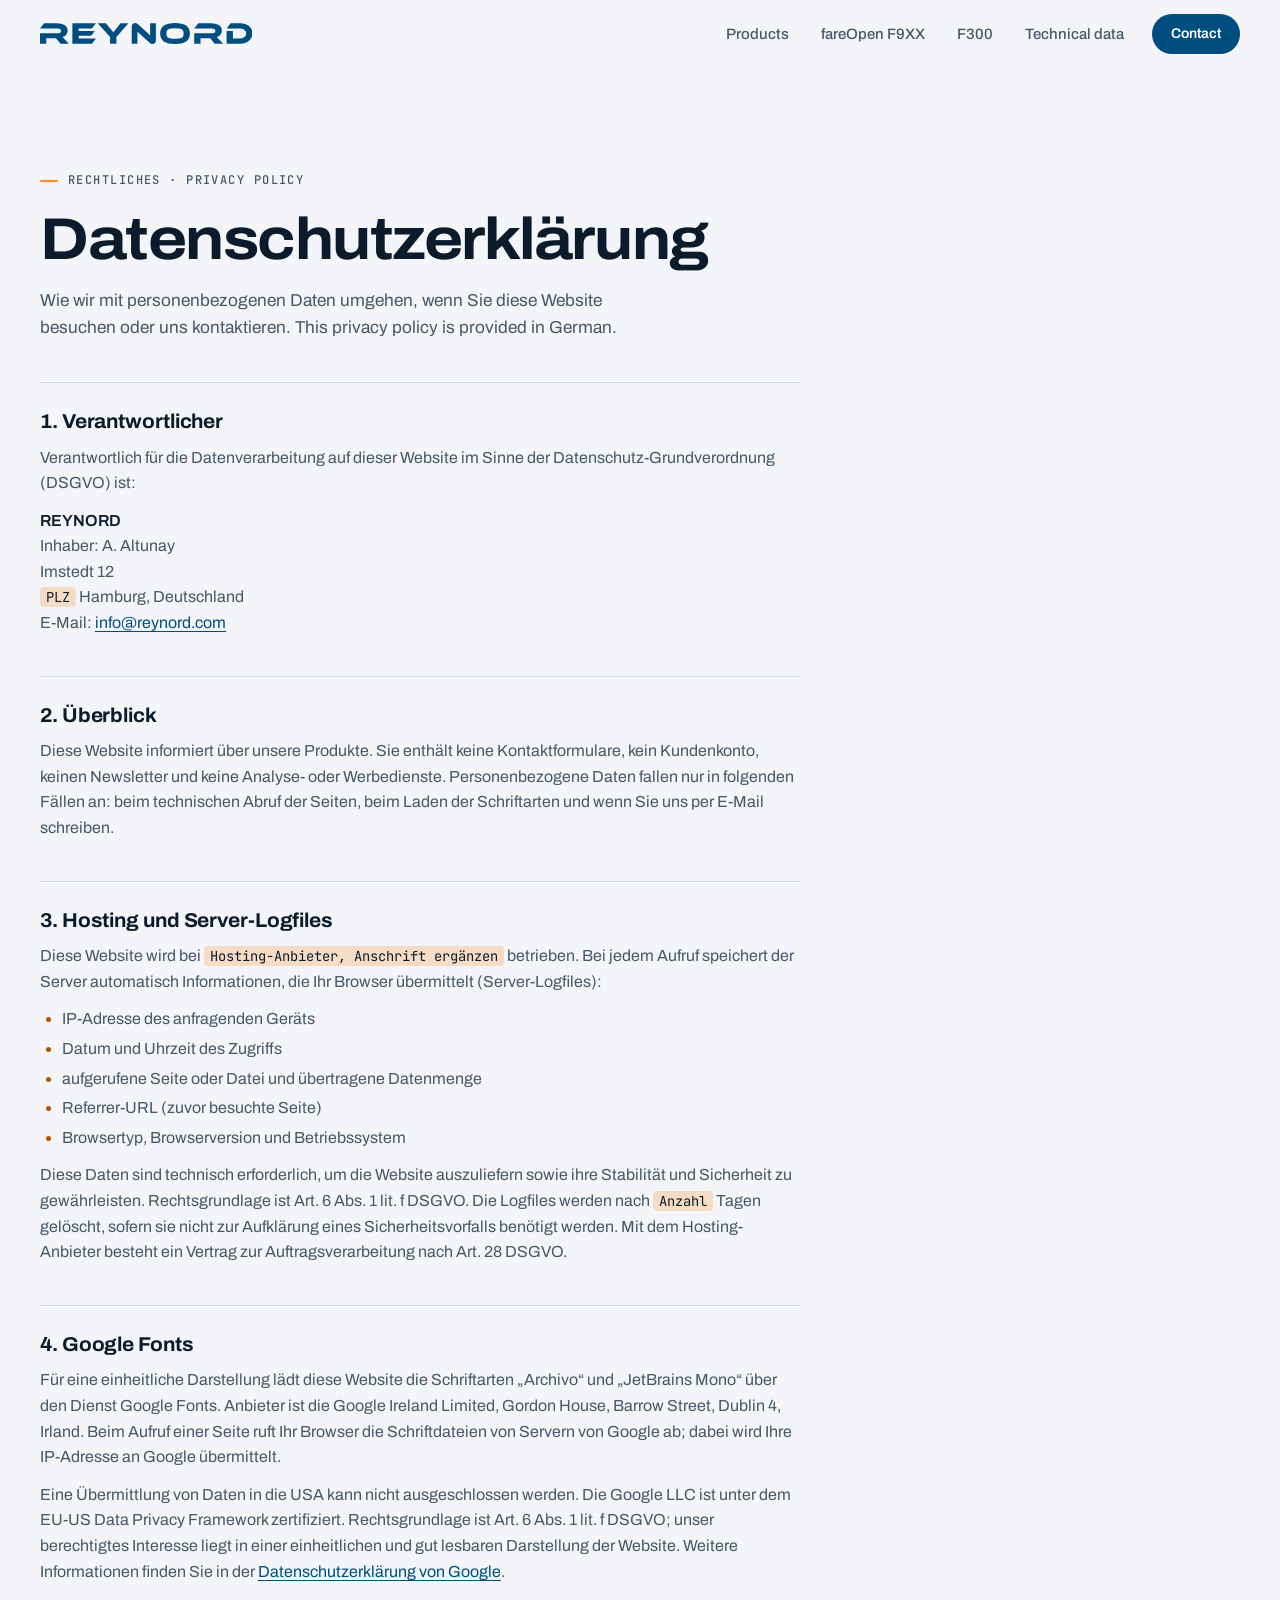
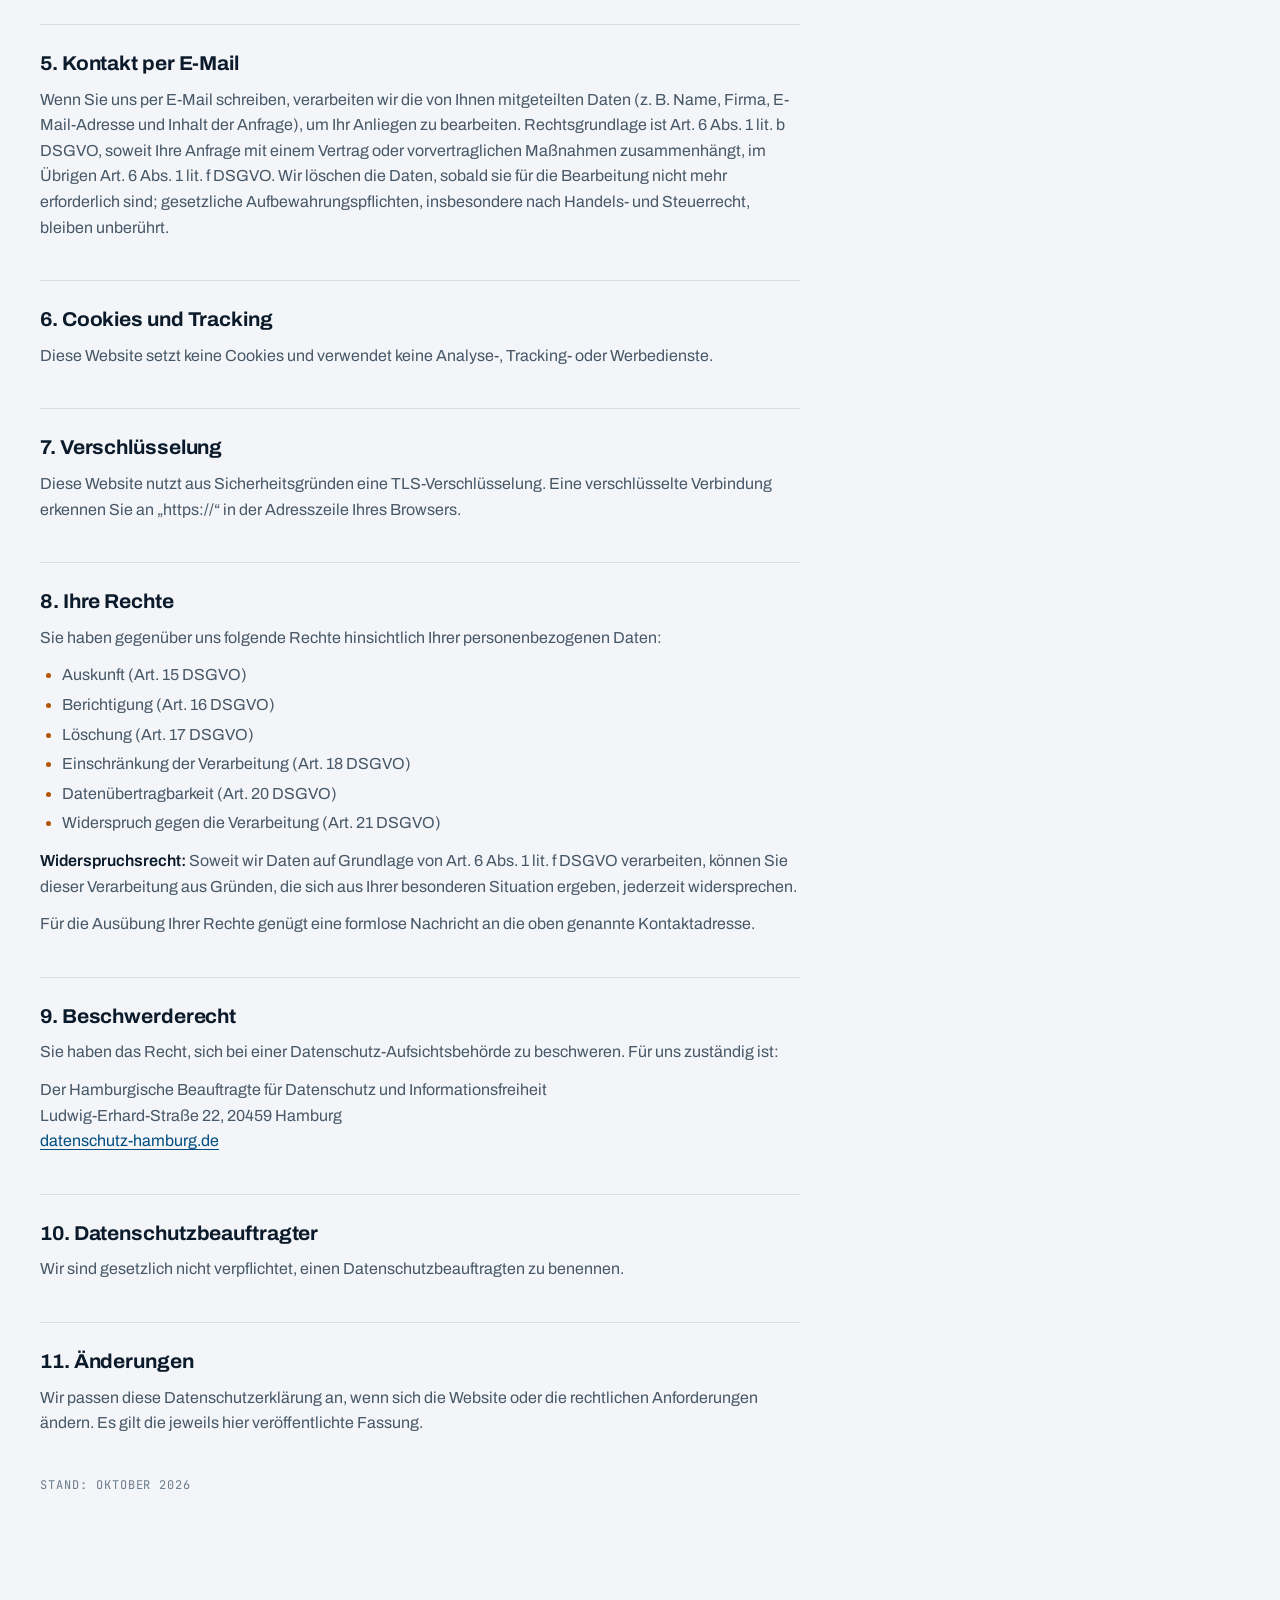
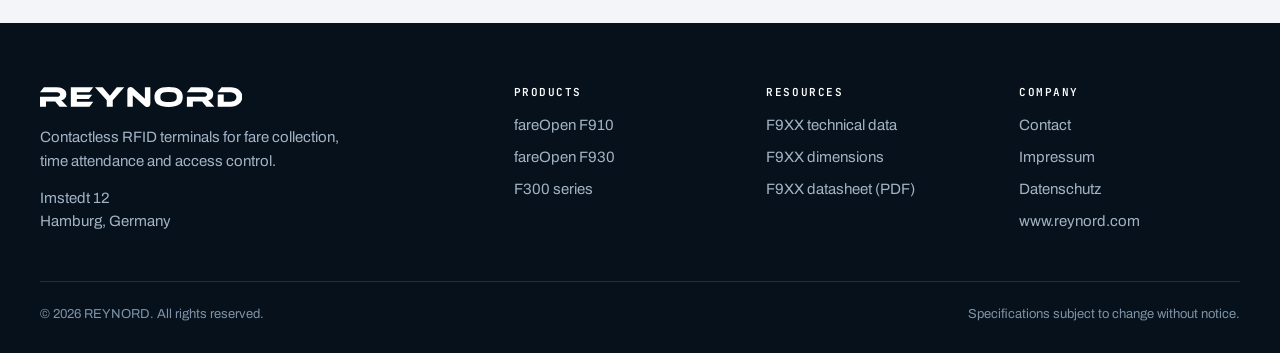
==== datenschutz.html @ f8f37b69 "init" ====
<!doctype html>
<html lang="de">
<head>
<meta charset="utf-8">
<meta name="viewport" content="width=device-width, initial-scale=1">
<title>Datenschutzerklärung | REYNORD</title>
<meta name="description" content="Datenschutzerklärung von REYNORD, Hamburg.">
<meta name="theme-color" content="#004D7F">
<link rel="icon" href="favicon.ico" sizes="any">
<link rel="icon" href="assets/img/favicon.svg" type="image/svg+xml">
<link rel="apple-touch-icon" href="assets/img/apple-touch-icon.png">
<link rel="preconnect" href="https://fonts.googleapis.com">
<link rel="preconnect" href="https://fonts.gstatic.com" crossorigin>
<link rel="stylesheet" href="https://fonts.googleapis.com/css2?family=Archivo:wdth,wght@62..125,100..900&family=JetBrains+Mono:wght@400;500;600&display=swap">
<link rel="stylesheet" href="assets/css/site.css">
</head>
<body>

<svg width="0" height="0" style="position:absolute" aria-hidden="true" focusable="false">
  <symbol id="logo" viewBox="61 -680 6991 691"><path d="M1012 0H735L586 -177H268V0H61V-342H643Q691 -342 724.0 -362.0Q757 -382 757 -417Q757 -456 727.0 -475.5Q697 -495 643 -495H61L196 -669H626Q683 -669 744.0 -658.5Q805 -648 855.0 -621.0Q905 -594 937.5 -548.0Q970 -502 970 -430Q970 -391 958.0 -356.0Q946 -321 923.5 -293.0Q901 -265 868.5 -245.5Q836 -226 795 -218Q812 -205 833.0 -185.0Q854 -165 889 -130ZM1903 -172 1770 0H1126V-669H1901L1767 -495H1334V-415H1864L1745 -263H1334V-172ZM2972 -669 2575 -221V0H2367V-222L1959 -669H2225L2385 -483Q2393 -474 2406.0 -459.5Q2419 -445 2433.0 -429.0Q2447 -413 2459.0 -399.0Q2471 -385 2476 -378Q2486 -392 2505.0 -416.0Q2524 -440 2560 -484L2712 -669ZM3760 11Q3740 11 3720.5 4.5Q3701 -2 3677 -25L3267 -393V0H3079V-555Q3079 -588 3088.5 -612.0Q3098 -636 3113.5 -651.0Q3129 -666 3149.5 -673.0Q3170 -680 3192 -680Q3211 -680 3230.5 -673.5Q3250 -667 3275 -644L3685 -276V-669H3874V-115Q3874 -82 3864.5 -58.0Q3855 -34 3839.5 -18.5Q3824 -3 3803.0 4.0Q3782 11 3760 11ZM4504 -680Q4748 -680 4870.5 -597.0Q4993 -514 4993 -335Q4993 -155 4871.0 -72.0Q4749 11 4504 11Q4258 11 4136.5 -72.0Q4015 -155 4015 -335Q4015 -514 4137.0 -597.0Q4259 -680 4504 -680ZM4504 -163Q4582 -163 4636.0 -169.5Q4690 -176 4723.5 -195.0Q4757 -214 4772.0 -247.5Q4787 -281 4787 -335Q4787 -389 4772.0 -422.5Q4757 -456 4723.5 -474.5Q4690 -493 4636.0 -499.5Q4582 -506 4504 -506Q4426 -506 4372.0 -499.5Q4318 -493 4284.5 -474.5Q4251 -456 4236.0 -422.5Q4221 -389 4221 -335Q4221 -281 4236.0 -247.5Q4251 -214 4284.5 -195.0Q4318 -176 4372.0 -169.5Q4426 -163 4504 -163ZM6087 0H5810L5661 -177H5343V0H5136V-342H5718Q5766 -342 5799.0 -362.0Q5832 -382 5832 -417Q5832 -456 5802.0 -475.5Q5772 -495 5718 -495H5136L5271 -669H5701Q5758 -669 5819.0 -658.5Q5880 -648 5930.0 -621.0Q5980 -594 6012.5 -548.0Q6045 -502 6045 -430Q6045 -391 6033.0 -356.0Q6021 -321 5998.5 -293.0Q5976 -265 5943.5 -245.5Q5911 -226 5870 -218Q5887 -205 5908.0 -185.0Q5929 -165 5964 -130ZM7052 -341Q7052 -268 7021.5 -205.5Q6991 -143 6937.5 -97.5Q6884 -52 6810.0 -26.0Q6736 0 6649 0H6201V-417H6409V-172H6649Q6692 -172 6728.5 -183.5Q6765 -195 6791.0 -216.0Q6817 -237 6832.0 -266.5Q6847 -296 6847 -332Q6847 -367 6832.0 -397.0Q6817 -427 6790.0 -448.5Q6763 -470 6727.0 -482.5Q6691 -495 6649 -495H6201L6333 -669H6649Q6737 -669 6811.0 -645.0Q6885 -621 6938.5 -577.5Q6992 -534 7022.0 -473.5Q7052 -413 7052 -341Z"/></symbol>
</svg>

<a class="skip" href="#main">Zum Inhalt springen</a>

<header class="site-header">
  <div class="wrap header-row">
    <a class="brand" href="index.html" aria-label="REYNORD Startseite">
      <svg class="logo" viewBox="0 0 6991 691" aria-hidden="true"><use href="#logo"/></svg>
    </a>
    <button class="nav-toggle" type="button" aria-expanded="false" aria-controls="site-nav">
      <span class="sr-only">Menü</span><span class="bars" aria-hidden="true"></span>
    </button>
    <nav id="site-nav" class="site-nav" aria-label="Main">
      <a href="index.html#products">Products</a>
      <a href="index.html#fareopen">fareOpen F9XX</a>
      <a href="index.html#f300">F300</a>
      <a href="index.html#f9xx-specs">Technical data</a>
      <a class="btn btn-primary btn-sm" href="index.html#contact">Contact</a>
    </nav>
  </div>
</header>

<main id="main" class="legal">
  <div class="wrap">
    <div class="legal-inner">
      <p class="eyebrow">Rechtliches · Privacy policy</p>
      <h1>Datenschutz&shy;erklärung</h1>
      <p class="lead">Wie wir mit personenbezogenen Daten umgehen, wenn Sie diese Website besuchen oder uns kontaktieren. <span lang="en">This privacy policy is provided in German.</span></p>

      <h2>1. Verantwortlicher</h2>
      <p>Verantwortlich für die Datenverarbeitung auf dieser Website im Sinne der Datenschutz-Grundverordnung (DSGVO) ist:</p>
      <address>
        <strong>REYNORD</strong><br>
        Inhaber: A. Altunay<br>
        Imstedt 12<br>
        <mark class="todo">PLZ</mark> Hamburg, Deutschland<br>
        E-Mail: <a href="mailto:info@reynord.com">info@reynord.com</a>
      </address>

      <h2>2. Überblick</h2>
      <p>Diese Website informiert über unsere Produkte. Sie enthält keine Kontaktformulare, kein Kundenkonto, keinen Newsletter und keine Analyse- oder Werbedienste. Personenbezogene Daten fallen nur in folgenden Fällen an: beim technischen Abruf der Seiten, beim Laden der Schriftarten und wenn Sie uns per E-Mail schreiben.</p>

      <h2>3. Hosting und Server-Logfiles</h2>
      <!-- TODO: name the hosting provider and the log retention period, and confirm a data processing agreement (Art. 28 DSGVO) is in place -->
      <p>Diese Website wird bei <mark class="todo">Hosting-Anbieter, Anschrift ergänzen</mark> betrieben. Bei jedem Aufruf speichert der Server automatisch Informationen, die Ihr Browser übermittelt (Server-Logfiles):</p>
      <ul>
        <li>IP-Adresse des anfragenden Geräts</li>
        <li>Datum und Uhrzeit des Zugriffs</li>
        <li>aufgerufene Seite oder Datei und übertragene Datenmenge</li>
        <li>Referrer-URL (zuvor besuchte Seite)</li>
        <li>Browsertyp, Browserversion und Betriebssystem</li>
      </ul>
      <p>Diese Daten sind technisch erforderlich, um die Website auszuliefern sowie ihre Stabilität und Sicherheit zu gewährleisten. Rechtsgrundlage ist Art. 6 Abs. 1 lit. f DSGVO. Die Logfiles werden nach <mark class="todo">Anzahl</mark> Tagen gelöscht, sofern sie nicht zur Aufklärung eines Sicherheitsvorfalls benötigt werden. Mit dem Hosting-Anbieter besteht ein Vertrag zur Auftragsverarbeitung nach Art. 28 DSGVO.</p>

      <h2>4. Google Fonts</h2>
      <!-- TODO: recommended — host the two fonts on this server and delete this section; German courts have found remote Google Fonts embedding without consent unlawful (LG München I, 3 O 17493/20) -->
      <p>Für eine einheitliche Darstellung lädt diese Website die Schriftarten „Archivo“ und „JetBrains Mono“ über den Dienst Google Fonts. Anbieter ist die Google Ireland Limited, Gordon House, Barrow Street, Dublin 4, Irland. Beim Aufruf einer Seite ruft Ihr Browser die Schriftdateien von Servern von Google ab; dabei wird Ihre IP-Adresse an Google übermittelt.</p>
      <p>Eine Übermittlung von Daten in die USA kann nicht ausgeschlossen werden. Die Google LLC ist unter dem EU-US Data Privacy Framework zertifiziert. Rechtsgrundlage ist Art. 6 Abs. 1 lit. f DSGVO; unser berechtigtes Interesse liegt in einer einheitlichen und gut lesbaren Darstellung der Website. Weitere Informationen finden Sie in der <a href="https://policies.google.com/privacy" rel="noopener">Datenschutzerklärung von Google</a>.</p>

      <h2>5. Kontakt per E-Mail</h2>
      <p>Wenn Sie uns per E-Mail schreiben, verarbeiten wir die von Ihnen mitgeteilten Daten (z. B. Name, Firma, E-Mail-Adresse und Inhalt der Anfrage), um Ihr Anliegen zu bearbeiten. Rechtsgrundlage ist Art. 6 Abs. 1 lit. b DSGVO, soweit Ihre Anfrage mit einem Vertrag oder vorvertraglichen Maßnahmen zusammenhängt, im Übrigen Art. 6 Abs. 1 lit. f DSGVO. Wir löschen die Daten, sobald sie für die Bearbeitung nicht mehr erforderlich sind; gesetzliche Aufbewahrungspflichten, insbesondere nach Handels- und Steuerrecht, bleiben unberührt.</p>

      <h2>6. Cookies und Tracking</h2>
      <!-- TODO: update this section if analytics, maps, videos or other third-party services are added -->
      <p>Diese Website setzt keine Cookies und verwendet keine Analyse-, Tracking- oder Werbedienste.</p>

      <h2>7. Verschlüsselung</h2>
      <p>Diese Website nutzt aus Sicherheitsgründen eine TLS-Verschlüsselung. Eine verschlüsselte Verbindung erkennen Sie an „https://“ in der Adresszeile Ihres Browsers.</p>

      <h2>8. Ihre Rechte</h2>
      <p>Sie haben gegenüber uns folgende Rechte hinsichtlich Ihrer personenbezogenen Daten:</p>
      <ul>
        <li>Auskunft (Art. 15 DSGVO)</li>
        <li>Berichtigung (Art. 16 DSGVO)</li>
        <li>Löschung (Art. 17 DSGVO)</li>
        <li>Einschränkung der Verarbeitung (Art. 18 DSGVO)</li>
        <li>Datenübertragbarkeit (Art. 20 DSGVO)</li>
        <li>Widerspruch gegen die Verarbeitung (Art. 21 DSGVO)</li>
      </ul>
      <p><strong>Widerspruchsrecht:</strong> Soweit wir Daten auf Grundlage von Art. 6 Abs. 1 lit. f DSGVO verarbeiten, können Sie dieser Verarbeitung aus Gründen, die sich aus Ihrer besonderen Situation ergeben, jederzeit widersprechen.</p>
      <p>Für die Ausübung Ihrer Rechte genügt eine formlose Nachricht an die oben genannte Kontaktadresse.</p>

      <h2>9. Beschwerderecht</h2>
      <p>Sie haben das Recht, sich bei einer Datenschutz-Aufsichtsbehörde zu beschweren. Für uns zuständig ist:</p>
      <address>
        Der Hamburgische Beauftragte für Datenschutz und Informationsfreiheit<br>
        Ludwig-Erhard-Straße 22, 20459 Hamburg<br>
        <a href="https://datenschutz-hamburg.de" rel="noopener">datenschutz-hamburg.de</a>
      </address>

      <h2>10. Datenschutzbeauftragter</h2>
      <!-- TODO: confirm; a data protection officer is required from 20 people regularly processing personal data (§ 38 BDSG) -->
      <p>Wir sind gesetzlich nicht verpflichtet, einen Datenschutzbeauftragten zu benennen.</p>

      <h2>11. Änderungen</h2>
      <p>Wir passen diese Datenschutzerklärung an, wenn sich die Website oder die rechtlichen Anforderungen ändern. Es gilt die jeweils hier veröffentlichte Fassung.</p>
      <p class="legal-date">Stand: Oktober 2026</p>
    </div>
  </div>
</main>

<footer class="site-footer">
  <div class="wrap footer-grid">
    <div class="footer-brand">
      <svg class="logo" viewBox="0 0 6991 691" role="img" aria-label="REYNORD"><use href="#logo"/></svg>
      <p>Contactless RFID terminals for fare collection, time attendance and access control.</p>
      <address class="footer-address">Imstedt 12<br>Hamburg, Germany</address>
    </div>
    <nav aria-label="Products">
      <h2>Products</h2>
      <a href="index.html#fareopen">fareOpen F910</a>
      <a href="index.html#fareopen">fareOpen F930</a>
      <a href="index.html#f300">F300 series</a>
    </nav>
    <nav aria-label="Resources">
      <h2>Resources</h2>
      <a href="index.html#f9xx-specs">F9XX technical data</a>
      <a href="index.html#dimensions">F9XX dimensions</a>
      <a href="assets/docs/Reynord_F9XX_Validator_Datasheet.pdf" download>F9XX datasheet (PDF)</a>
    </nav>
    <nav aria-label="Company">
      <h2>Company</h2>
      <a href="index.html#contact">Contact</a>
      <a href="impressum.html">Impressum</a>
      <a href="datenschutz.html" aria-current="page">Datenschutz</a>
      <a href="https://www.reynord.com">www.reynord.com</a>
    </nav>
  </div>
  <div class="wrap footer-base">
    <span>© 2026 REYNORD. All rights reserved.</span>
    <span>Specifications subject to change without notice.</span>
  </div>
</footer>

<script src="assets/js/site.js"></script>
</body>
</html>
---- assets/css/site.css ----
/* REYNORD — site styles
   Brand: navy #004D7F (datasheet wordmark), orange #FF8A1F (device wordmark) */

:root {
  --bg: #F3F5F8;
  --surface: #FFFFFF;
  --surface-2: #E7EBF0;
  --text: #0B1B2B;
  --text-2: #475868;
  --text-3: #6B7C8D;
  --line: #D6DDE5;
  --logo: #004D7F;
  --brand: #004D7F;
  --primary: #004D7F;
  --on-primary: #FFFFFF;
  --accent: #FF8A1F;
  --accent-text: #B35400;
  --on-accent: #1C0E00;

  --stage: #07111B;
  --stage-2: #0D1E2E;
  --on-stage: #E9EFF5;
  --on-stage-2: #A2B4C5;
  --line-stage: rgba(255, 255, 255, .12);

  --sheet: #FFFFFF;
  --sheet-grid: rgba(0, 77, 127, .06);
  --drawing-filter: none;

  --radius: 20px;
  --shadow: 0 1px 2px rgba(11, 27, 43, .05), 0 12px 32px rgba(11, 27, 43, .08);
  --header-h: 68px;
  --font: "Archivo", system-ui, -apple-system, "Segoe UI", Roboto, sans-serif;
  --mono: "JetBrains Mono", ui-monospace, SFMono-Regular, Consolas, monospace;
  color-scheme: light;
}

@media (prefers-color-scheme: dark) {
  :root:not([data-theme="light"]) {
    --bg: #060D14;
    --surface: #0B1621;
    --surface-2: #10202F;
    --text: #E6EDF3;
    --text-2: #A3B3C2;
    --text-3: #7C8EA0;
    --line: #1C2F41;
    --logo: #FFFFFF;
    --brand: #6CBDF2;
    --primary: #6CBDF2;
    --on-primary: #03121F;
    --accent: #FF9A3D;
    --accent-text: #FFAA5C;
    --stage: #03080D;
    --stage-2: #0A1926;
    --sheet: #091A29;
    --sheet-grid: rgba(120, 180, 230, .07);
    --drawing-filter: invert(1) hue-rotate(180deg) brightness(.92);
    --shadow: 0 0 0 1px rgba(255, 255, 255, .04), 0 16px 40px rgba(0, 0, 0, .45);
    color-scheme: dark;
  }
}
:root[data-theme="dark"] {
  --bg: #060D14;
  --surface: #0B1621;
  --surface-2: #10202F;
  --text: #E6EDF3;
  --text-2: #A3B3C2;
  --text-3: #7C8EA0;
  --line: #1C2F41;
  --logo: #FFFFFF;
  --brand: #6CBDF2;
  --primary: #6CBDF2;
  --on-primary: #03121F;
  --accent: #FF9A3D;
  --accent-text: #FFAA5C;
  --stage: #03080D;
  --stage-2: #0A1926;
  --sheet: #091A29;
  --sheet-grid: rgba(120, 180, 230, .07);
  --drawing-filter: invert(1) hue-rotate(180deg) brightness(.92);
  --shadow: 0 0 0 1px rgba(255, 255, 255, .04), 0 16px 40px rgba(0, 0, 0, .45);
  color-scheme: dark;
}

/* ---------- base ---------- */
*, *::before, *::after { box-sizing: border-box; }
html { -webkit-text-size-adjust: 100%; scroll-behavior: smooth; }
@media (prefers-reduced-motion: reduce) { html { scroll-behavior: auto; } *, *::before, *::after { transition: none !important; animation: none !important; } }
body {
  margin: 0;
  background: var(--bg);
  color: var(--text);
  font-family: var(--font);
  font-size: 16px;
  line-height: 1.6;
  -webkit-font-smoothing: antialiased;
  text-rendering: optimizeLegibility;
}
img { display: block; max-width: 100%; height: auto; }
a { color: inherit; }
h1, h2, h3, h4 { margin: 0; line-height: 1.08; font-weight: 700; }
p { margin: 0; }
ul, ol { margin: 0; padding: 0; }
figure { margin: 0; }
:focus-visible { outline: 2px solid var(--accent); outline-offset: 3px; border-radius: 6px; }
[id] { scroll-margin-top: calc(var(--header-h) + 12px); }

.wrap { width: min(1240px, 100% - 2 * clamp(16px, 4vw, 40px)); margin-inline: auto; }
.sr-only { position: absolute; width: 1px; height: 1px; overflow: hidden; clip: rect(0 0 0 0); white-space: nowrap; }
.skip { position: absolute; left: 16px; top: -48px; z-index: 100; background: var(--primary); color: var(--on-primary); padding: 10px 16px; border-radius: 8px; text-decoration: none; }
.skip:focus { top: 12px; }

/* ---------- type helpers ---------- */
.eyebrow {
  display: inline-flex; align-items: center; gap: 10px;
  font-family: var(--mono); font-size: 12px; font-weight: 500;
  letter-spacing: .12em; text-transform: uppercase;
  color: var(--accent-text);
  margin-bottom: 18px;
}
.eyebrow::before { content: ""; width: 18px; height: 2px; background: var(--accent); border-radius: 2px; }
.eyebrow .idx { border: 1px solid currentColor; border-radius: 4px; padding: 1px 6px; line-height: 1.4; }
.eyebrow:has(.idx)::before { display: none; }
h1 {
  font-size: clamp(40px, 5.4vw, 74px);
  font-stretch: 112%;
  letter-spacing: -.025em;
  line-height: 1.02;
  text-wrap: balance;
}
h2 {
  font-size: clamp(32px, 4vw, 52px);
  font-stretch: 108%;
  letter-spacing: -.02em;
  text-wrap: balance;
}
.h3 { font-size: clamp(24px, 2.4vw, 32px); font-stretch: 106%; letter-spacing: -.012em; text-wrap: balance; }
.lead { font-size: clamp(17px, 1.35vw, 19px); line-height: 1.6; color: var(--text-2); max-width: 62ch; }
.tag { font-family: var(--mono); font-size: 12px; letter-spacing: .1em; text-transform: uppercase; color: var(--text-3); }

/* ---------- buttons ---------- */
.btn {
  display: inline-flex; align-items: center; justify-content: center; gap: .55em;
  min-height: 48px; padding: 0 22px;
  border-radius: 999px; border: 1px solid transparent;
  font: 600 15px/1 var(--font); text-decoration: none; white-space: nowrap;
  transition: background-color .2s, color .2s, border-color .2s, transform .2s;
}
.btn:active { transform: translateY(1px); }
.btn-sm { min-height: 40px; padding: 0 18px; font-size: 14px; }
.btn-primary { background: var(--primary); color: var(--on-primary); }
.btn-primary:hover { background: color-mix(in srgb, var(--primary) 85%, var(--text)); }
.btn-accent { background: var(--accent); color: var(--on-accent); }
.btn-accent:hover { background: color-mix(in srgb, var(--accent) 85%, #fff); }
.btn-ghost { border-color: rgba(255, 255, 255, .3); color: #fff; }
.btn-ghost:hover { border-color: #fff; background: rgba(255, 255, 255, .06); }
.btn-outline { border-color: var(--line); color: var(--text); background: var(--surface); }
.btn-outline:hover { border-color: var(--brand); color: var(--brand); }

/* ---------- header ---------- */
.site-header {
  position: sticky; top: 0; z-index: 50;
  height: var(--header-h);
  background: color-mix(in srgb, var(--bg) 84%, transparent);
  backdrop-filter: saturate(160%) blur(14px);
  -webkit-backdrop-filter: saturate(160%) blur(14px);
  border-bottom: 1px solid transparent;
  transition: border-color .2s, background-color .2s;
}
.site-header.is-scrolled { border-bottom-color: var(--line); }
.header-row { height: 100%; display: flex; align-items: center; justify-content: space-between; gap: 24px; }
.brand { display: inline-flex; color: var(--logo); padding: 6px 0; }
.logo { display: block; height: 21px; width: auto; aspect-ratio: 6991 / 691; fill: currentColor; }
.site-nav { display: flex; align-items: center; gap: 4px; }
.site-nav a:not(.btn) {
  padding: 8px 14px; border-radius: 999px;
  font-size: 15px; font-weight: 500; text-decoration: none; color: var(--text-2);
  transition: color .2s, background-color .2s;
}
.site-nav a:not(.btn):hover { color: var(--text); background: var(--surface-2); }
.site-nav .btn { margin-left: 10px; }
.nav-toggle { display: none; }

@media (max-width: 860px) {
  .nav-toggle {
    display: inline-grid; place-items: center;
    width: 44px; height: 44px; margin-right: -8px;
    background: none; border: 0; border-radius: 10px; color: var(--text); cursor: pointer;
  }
  .bars, .bars::before, .bars::after { display: block; width: 20px; height: 2px; background: currentColor; border-radius: 2px; transition: transform .2s, opacity .2s; }
  .bars { position: relative; }
  .bars::before, .bars::after { content: ""; position: absolute; left: 0; }
  .bars::before { top: -6px; }
  .bars::after { top: 6px; }
  .nav-toggle[aria-expanded="true"] .bars { background: transparent; }
  .nav-toggle[aria-expanded="true"] .bars::before { transform: translateY(6px) rotate(45deg); }
  .nav-toggle[aria-expanded="true"] .bars::after { transform: translateY(-6px) rotate(-45deg); }
  .site-nav {
    display: none;
    position: absolute; top: var(--header-h); left: 0; right: 0;
    flex-direction: column; align-items: stretch; gap: 2px;
    padding: 12px clamp(16px, 4vw, 40px) 20px;
    background: var(--bg); border-bottom: 1px solid var(--line);
    box-shadow: 0 16px 32px rgba(0, 0, 0, .12);
  }
  .site-nav.is-open { display: flex; }
  .site-nav a:not(.btn) { padding: 12px 8px; font-size: 17px; border-radius: 10px; }
  .site-nav .btn { margin: 10px 0 0; }
}

/* ---------- hero ---------- */
.hero {
  position: relative; isolation: isolate; overflow: hidden;
  background: var(--stage); color: var(--on-stage);
}
.hero::before {
  content: ""; position: absolute; inset: 0; z-index: -1;
  background-image:
    linear-gradient(var(--line-stage) 1px, transparent 1px),
    linear-gradient(90deg, var(--line-stage) 1px, transparent 1px);
  background-size: 56px 56px;
  -webkit-mask-image: radial-gradient(ellipse 60% 70% at 72% 45%, #000 0%, transparent 75%);
  mask-image: radial-gradient(ellipse 60% 70% at 72% 45%, #000 0%, transparent 75%);
  opacity: .55;
}
.hero::after {
  content: ""; position: absolute; z-index: -1;
  width: 900px; height: 900px; right: -180px; top: 50%; translate: 0 -40%;
  background: radial-gradient(closest-side, rgba(0, 110, 190, .38), rgba(0, 77, 127, .12) 55%, transparent);
}
.hero-grid {
  display: grid; grid-template-columns: minmax(0, .95fr) minmax(0, 1.2fr);
  gap: clamp(24px, 4vw, 56px); align-items: end;
  min-height: min(780px, calc(100svh - var(--header-h)));
}
.hero-copy { align-self: center; padding: clamp(56px, 8vw, 104px) 0; }
.hero .eyebrow { color: var(--accent); }
.hero .lead { color: var(--on-stage-2); margin-top: 24px; max-width: 52ch; }
.actions { display: flex; flex-wrap: wrap; gap: 12px; margin-top: 36px; }
.hero-visual { position: relative; aspect-ratio: 1.05; align-self: end; }
.hero-visual img { position: absolute; height: auto; }
.hv-f300 { right: 0; bottom: 0; width: 88%; }
.hv-f9xx {
  left: 0; bottom: 4%; width: 52%;
  filter: drop-shadow(0 30px 40px rgba(0, 0, 0, .6));
}

@media (max-width: 900px) {
  .hero-grid { grid-template-columns: 1fr; min-height: 0; gap: 8px; }
  .hero-copy { padding: 56px 0 8px; }
  .hero-visual { width: min(100%, 620px); justify-self: center; }
  .hero::after { width: 640px; height: 640px; right: -200px; top: auto; bottom: -260px; translate: none; }
}

/* ---------- ribbon ---------- */
.ribbon { background: var(--surface); border-bottom: 1px solid var(--line); }
.ribbon-grid { display: grid; grid-template-columns: repeat(4, minmax(0, 1fr)); }
.ribbon-grid > div { display: flex; flex-direction: column; gap: 4px; padding: 22px 24px; border-left: 1px solid var(--line); }
.ribbon-grid > div:first-child { border-left: 0; padding-left: 0; }
.ribbon .k { font-family: var(--mono); font-size: 11px; letter-spacing: .12em; text-transform: uppercase; color: var(--text-3); }
.ribbon .v { font-size: 15px; font-weight: 600; }
@media (max-width: 900px) {
  .ribbon-grid { grid-template-columns: repeat(2, minmax(0, 1fr)); }
  .ribbon-grid > div { padding: 18px 16px; }
  .ribbon-grid > div:nth-child(odd) { border-left: 0; padding-left: 0; }
  .ribbon-grid > div:nth-child(n+3) { border-top: 1px solid var(--line); }
}

/* ---------- sections ---------- */
.section { padding: clamp(72px, 10vw, 128px) 0; }
.section-tint { background: var(--surface); border-block: 1px solid var(--line); }
.section-head { margin-bottom: clamp(36px, 5vw, 56px); }
.section-head.split { display: grid; grid-template-columns: minmax(0, 1fr) minmax(0, 1fr); gap: clamp(24px, 5vw, 72px); align-items: end; }
.subhead { margin: clamp(72px, 9vw, 112px) 0 28px; max-width: 760px; }
.subhead p { margin-top: 10px; color: var(--text-2); }
.subhead-row { max-width: none; display: flex; align-items: end; justify-content: space-between; gap: 24px; flex-wrap: wrap; }
@media (max-width: 900px) {
  .section-head.split { grid-template-columns: 1fr; align-items: start; }
}

/* ---------- product families ---------- */
.family { display: grid; grid-template-columns: repeat(2, minmax(0, 1fr)); gap: 24px; }
.family-card {
  display: flex; flex-direction: column;
  background: var(--surface); border: 1px solid var(--line); border-radius: var(--radius);
  overflow: hidden; text-decoration: none;
  transition: transform .25s, box-shadow .25s, border-color .25s;
}
.family-card:hover { transform: translateY(-4px); box-shadow: var(--shadow); border-color: color-mix(in srgb, var(--brand) 35%, var(--line)); }
.family-stage {
  position: relative; aspect-ratio: 16 / 10; overflow: hidden;
  display: flex; align-items: flex-end; justify-content: center;
  background:
    radial-gradient(ellipse 70% 55% at 50% 60%, color-mix(in srgb, var(--surface) 70%, transparent), transparent 70%),
    linear-gradient(180deg, var(--surface-2), color-mix(in srgb, var(--surface-2) 55%, var(--surface)));
  border-bottom: 1px solid var(--line);
}
.family-stage img { width: auto; height: 86%; transition: transform .4s; }
.family-stage .fs-f9xx { margin-bottom: 5%; height: 82%; filter: drop-shadow(0 18px 24px rgba(7, 17, 27, .28)); }
.family-stage .fs-f300 { height: 90%; }
.family-card:hover .family-stage img { transform: translateY(-6px); }
.family-body { display: flex; flex-direction: column; gap: 12px; padding: 28px 28px 30px; flex: 1; }
.family-body h3 { font-size: clamp(26px, 2.6vw, 32px); font-stretch: 110%; letter-spacing: -.015em; }
.family-body > p:not(.tag):not(.uses) { color: var(--text-2); }
.uses { font-size: 14px; color: var(--text-3); }
.chips { list-style: none; display: flex; flex-wrap: wrap; gap: 8px; }
.chips li {
  font-family: var(--mono); font-size: 12px; font-weight: 500; letter-spacing: .04em;
  padding: 5px 11px; border: 1px solid var(--line); border-radius: 999px; color: var(--text);
}
.more { margin-top: auto; padding-top: 8px; font-weight: 600; color: var(--brand); }
.more span { display: inline-block; transition: transform .2s; }
.family-card:hover .more span { transform: translateX(4px); }
@media (max-width: 760px) {
  .family { grid-template-columns: 1fr; }
  .family-body { padding: 22px 20px 24px; }
}

/* ---------- stages ---------- */
.stage {
  position: relative; overflow: hidden; border-radius: var(--radius);
  background:
    radial-gradient(ellipse 65% 55% at 50% 48%, rgba(0, 120, 200, .30), transparent 72%),
    linear-gradient(180deg, var(--stage-2), var(--stage));
  color: var(--on-stage);
}
.stage figcaption {
  position: absolute; left: 20px; top: 18px;
  font-family: var(--mono); font-size: 11px; letter-spacing: .08em; text-transform: uppercase;
  color: var(--on-stage-2);
}

/* ---------- fareOpen showcase ---------- */
.showcase { display: grid; grid-template-columns: minmax(0, 5fr) minmax(0, 7fr); gap: clamp(28px, 4vw, 56px); align-items: start; }
.showcase-stage { position: sticky; top: calc(var(--header-h) + 24px); aspect-ratio: 4 / 4.6; display: grid; place-items: center; padding: 14% 9% 9%; }
.showcase-stage img { width: 100%; filter: drop-shadow(0 30px 36px rgba(0, 0, 0, .55)); }

.features { list-style: none; counter-reset: feat; display: grid; grid-template-columns: repeat(2, minmax(0, 1fr)); border-top: 1px solid var(--line); }
.features li { counter-increment: feat; padding: 26px 26px 26px 0; border-bottom: 1px solid var(--line); }
.features li:nth-child(even) { padding: 26px 0 26px 26px; border-left: 1px solid var(--line); }
.features li::before {
  content: counter(feat, decimal-leading-zero);
  display: block; margin-bottom: 12px;
  font-family: var(--mono); font-size: 12px; font-weight: 600; color: var(--accent-text);
}
.features h3 { font-size: 19px; font-stretch: 104%; letter-spacing: -.005em; margin-bottom: 8px; }
.features p { font-size: 15px; line-height: 1.6; color: var(--text-2); }

@media (max-width: 900px) {
  .showcase { grid-template-columns: 1fr; }
  .showcase-stage { position: relative; top: 0; aspect-ratio: 1; padding: 14% 14% 8%; max-width: 560px; width: 100%; justify-self: center; }
}
@media (max-width: 560px) {
  .features { grid-template-columns: 1fr; }
  .features li, .features li:nth-child(even) { padding: 22px 0; border-left: 0; }
}

/* ---------- models ---------- */
.models { display: grid; grid-template-columns: repeat(2, minmax(0, 1fr)); gap: 24px; }
.model {
  display: grid; grid-template-columns: 112px minmax(0, 1fr); gap: 28px; align-items: start;
  padding: 32px; border-radius: var(--radius);
  background: var(--bg); border: 1px solid var(--line);
}
.model-art { width: 112px; opacity: .85; filter: var(--drawing-filter); margin-top: 6px; }
.model-name { font-size: clamp(40px, 4.4vw, 56px); font-stretch: 118%; letter-spacing: -.03em; line-height: 1; margin: 8px 0 14px; color: var(--brand); }
.model-body > p:not(.tag) { color: var(--text-2); font-size: 15px; }
.kv { margin: 20px 0 0; border-top: 1px solid var(--line); }
.kv div { display: grid; grid-template-columns: 84px minmax(0, 1fr); gap: 12px; padding: 11px 0; border-bottom: 1px solid var(--line); font-size: 15px; }
.kv dt { font-family: var(--mono); font-size: 12px; letter-spacing: .08em; text-transform: uppercase; color: var(--text-3); padding-top: 2px; }
.kv dd { margin: 0; font-weight: 600; }
@media (max-width: 1000px) {
  .models { grid-template-columns: 1fr; }
}
@media (max-width: 560px) {
  .model { grid-template-columns: 1fr; padding: 24px 20px; gap: 16px; }
  .model-art { width: 72px; }
}

/* ---------- connector hotspots ---------- */
.ports-grid { display: grid; grid-template-columns: minmax(0, 8fr) minmax(0, 4fr); gap: clamp(24px, 4vw, 48px); align-items: center; }
.ports-stage { padding: clamp(56px, 7vw, 88px) clamp(16px, 3vw, 40px) clamp(20px, 3vw, 36px); }
.ports-media { position: relative; }
.ports-media img { width: 100%; }
.spot {
  --lead: 30px;
  position: absolute; left: var(--x); top: var(--y);
  width: 28px; height: 28px; padding: 0;
  transform: translate(-50%, calc(-100% - var(--lead)));
  border: 0; border-radius: 50%; cursor: pointer;
  background: var(--accent); color: var(--on-accent);
  font: 600 12px/28px var(--mono); text-align: center;
  box-shadow: 0 0 0 4px rgba(255, 138, 31, .22);
  transition: box-shadow .2s, transform .2s;
}
.spot::after {
  content: ""; position: absolute; left: 50%; top: 100%;
  width: 1.5px; height: var(--lead); translate: -50% 0;
  background: linear-gradient(var(--accent), rgba(255, 138, 31, .4));
}
.spot::before {
  content: ""; position: absolute; left: 50%; top: calc(100% + var(--lead));
  width: 8px; height: 8px; translate: -50% -50%; border-radius: 50%;
  background: var(--accent); box-shadow: 0 0 0 3px rgba(255, 138, 31, .3);
}
.spot:hover, .spot.is-active { box-shadow: 0 0 0 7px rgba(255, 138, 31, .32); }

.port-list { list-style: none; border-top: 1px solid var(--line); }
.port-list li {
  display: grid; grid-template-columns: 28px minmax(0, 1fr); gap: 14px; align-items: start;
  padding: 14px 10px; margin: 0 -10px; border-bottom: 1px solid var(--line); border-radius: 10px;
  transition: background-color .2s;
}
.port-list li.is-active { background: color-mix(in srgb, var(--accent) 10%, transparent); }
.port-list .num {
  display: grid; place-items: center; width: 28px; height: 28px; border-radius: 50%;
  border: 1px solid var(--line); font: 600 12px var(--mono); color: var(--text);
  transition: background-color .2s, color .2s, border-color .2s;
}
.port-list li.is-active .num { background: var(--accent); color: var(--on-accent); border-color: transparent; }
.port-list strong { display: block; font-size: 16px; font-weight: 600; }
.port-list span:not(.num) { display: block; font-size: 14px; color: var(--text-2); }

@media (max-width: 900px) {
  .ports-grid { grid-template-columns: 1fr; }
}
@media (max-width: 560px) {
  .spot { --lead: 18px; width: 22px; height: 22px; font-size: 11px; line-height: 22px; box-shadow: 0 0 0 3px rgba(255, 138, 31, .22); }
  .spot::before { width: 6px; height: 6px; }
}

/* ---------- spec tables ---------- */
.table-card { background: var(--bg); border: 1px solid var(--line); border-radius: var(--radius); padding: 8px 28px 18px; }
.spec-table { width: 100%; border-collapse: collapse; font-size: 15px; }
.spec-table th, .spec-table td { text-align: left; vertical-align: top; padding: 13px 16px 13px 0; border-bottom: 1px solid var(--line); }
.spec-table thead th {
  padding-top: 18px;
  font-family: var(--mono); font-size: 12px; font-weight: 600; letter-spacing: .1em; text-transform: uppercase;
  color: var(--text-3); border-bottom-color: var(--text);
}
.spec-table thead th:not(:first-child) { color: var(--brand); }
.spec-table tbody th[scope="row"] { width: 24%; font-weight: 600; color: var(--text); }
.spec-table td { color: var(--text-2); }
.spec-table td[data-label] { width: 38%; color: var(--text); font-weight: 500; }
.spec-table .group th {
  padding: 30px 0 10px;
  font-family: var(--mono); font-size: 11px; font-weight: 600; letter-spacing: .14em; text-transform: uppercase;
  color: var(--accent-text); border-bottom-color: var(--line);
}
.spec-table tbody tr:last-child > * { border-bottom: 0; }

@media (max-width: 720px) {
  .table-card { padding: 4px 18px 10px; }
  .spec-table, .spec-table tbody, .spec-table tr, .spec-table th, .spec-table td { display: block; width: auto !important; }
  .spec-table thead { position: absolute; width: 1px; height: 1px; overflow: hidden; clip: rect(0 0 0 0); }
  .spec-table tbody tr:not(.group) { padding: 12px 0; border-bottom: 1px solid var(--line); }
  .spec-table tbody tr:not(.group) > * { border: 0; padding: 0; }
  .spec-table tbody th[scope="row"] { margin-bottom: 4px; }
  .spec-table td[data-label] { display: grid; grid-template-columns: 52px 1fr; gap: 8px; padding: 2px 0; }
  .spec-table td[data-label]::before {
    content: attr(data-label);
    font-family: var(--mono); font-size: 12px; font-weight: 600; color: var(--brand); padding-top: 2px;
  }
  .spec-table .group th { padding: 24px 0 4px; border: 0; }
  .spec-table tbody tr.group + tr { padding-top: 6px; }
}

/* ---------- dimension drawing ---------- */
.dims { display: grid; grid-template-columns: minmax(0, 7fr) minmax(0, 5fr); gap: clamp(28px, 4vw, 56px); align-items: start; margin-top: clamp(72px, 9vw, 112px); }
.sheet {
  padding: clamp(18px, 3vw, 32px); border-radius: var(--radius);
  background-color: var(--sheet);
  background-image:
    linear-gradient(var(--sheet-grid) 1px, transparent 1px),
    linear-gradient(90deg, var(--sheet-grid) 1px, transparent 1px);
  background-size: 24px 24px;
  border: 1px solid var(--line);
}
.sheet-link { display: block; cursor: zoom-in; border-radius: 8px; }
.drawing { width: 100%; filter: var(--drawing-filter); }
.titleblock {
  display: grid; grid-template-columns: 1.2fr 1.5fr 1.2fr .5fr;
  margin-top: 22px; border: 1px solid var(--line);
  font-family: var(--mono); font-size: 11px; letter-spacing: .08em; text-transform: uppercase; color: var(--text-2);
}
.titleblock span { padding: 8px 12px; border-left: 1px solid var(--line); white-space: nowrap; overflow: hidden; text-overflow: ellipsis; }
.titleblock span:first-child { border-left: 0; color: var(--brand); font-weight: 600; }
.dims-side > p { margin-top: 10px; color: var(--text-2); }
.dimstats { display: grid; grid-template-columns: repeat(2, minmax(0, 1fr)); margin: 28px 0 0; border-top: 1px solid var(--line); }
.dimstats div { padding: 16px 0; border-bottom: 1px solid var(--line); }
.dimstats div:nth-child(even) { padding-left: 20px; border-left: 1px solid var(--line); }
.dimstats dt { font-family: var(--mono); font-size: 11px; letter-spacing: .1em; text-transform: uppercase; color: var(--text-3); }
.dimstats dd { margin: 4px 0 0; font-size: clamp(28px, 3vw, 36px); font-weight: 700; font-stretch: 110%; letter-spacing: -.02em; line-height: 1.1; }
.dimstats small { display: block; font-size: 13px; font-weight: 500; font-stretch: 100%; letter-spacing: 0; color: var(--text-2); }
.legend { list-style: none; counter-reset: leg; margin-top: 28px; display: grid; grid-template-columns: repeat(2, minmax(0, 1fr)); gap: 10px 20px; }
.legend li { counter-increment: leg; display: grid; grid-template-columns: 24px 1fr; gap: 10px; font-size: 14px; color: var(--text-2); line-height: 1.45; }
.legend li::before {
  content: counter(leg);
  display: grid; place-items: center; width: 24px; height: 24px; border-radius: 50%;
  border: 1px solid var(--line); font: 600 11px var(--mono); color: var(--text);
}
@media (max-width: 900px) {
  .dims { grid-template-columns: 1fr; }
}
@media (max-width: 480px) {
  .legend { grid-template-columns: 1fr; }
  .titleblock { grid-template-columns: 1fr 1fr; }
  .titleblock span:nth-child(3) { border-left: 0; }
  .titleblock span:nth-child(n+3) { border-top: 1px solid var(--line); }
}

/* ---------- F300 (dark section) ---------- */
.section-dark {
  --text: var(--on-stage);
  --text-2: var(--on-stage-2);
  --text-3: #7E93A7;
  --line: var(--line-stage);
  --brand: #6CBDF2;
  --accent-text: var(--accent);
  --bg: rgba(255, 255, 255, .03);
  background: var(--stage); color: var(--on-stage);
  position: relative; isolation: isolate; overflow: hidden;
}
.section-dark::before {
  content: ""; position: absolute; z-index: -1; left: -240px; top: -200px; width: 820px; height: 820px;
  background: radial-gradient(closest-side, rgba(0, 110, 190, .22), transparent);
}
.chips-dark { margin-top: 24px; }
.f300-top { display: grid; grid-template-columns: minmax(0, 7fr) minmax(0, 5fr); gap: 24px; align-items: stretch; }
.f300-stage {
  display: flex; align-items: flex-end; justify-content: center;
  padding: 64px 6% 0; min-height: 440px;
  border: 1px solid var(--line-stage);
  background:
    radial-gradient(ellipse 60% 55% at 50% 42%, rgba(0, 150, 230, .26), transparent 72%),
    linear-gradient(180deg, #0E2335, #07121C);
}
.f300-stage img { width: 100%; max-width: 760px; }
.table-title { font-size: 20px; font-stretch: 106%; padding: 18px 0 6px; }
.spec-2col tbody th[scope="row"] { width: 40%; }
.spec-2col td { color: var(--text); font-weight: 500; }

.features-cards { border-top: 0; grid-template-columns: repeat(4, minmax(0, 1fr)); gap: 16px; margin-top: 24px; }
.features-cards li, .features-cards li:nth-child(even) {
  padding: 24px; border: 1px solid var(--line-stage); border-radius: 16px;
  background: rgba(255, 255, 255, .025);
}
.features-cards h3 { font-size: 17px; }
.features-cards p { font-size: 14.5px; }

@media (max-width: 1080px) {
  .features-cards { grid-template-columns: repeat(2, minmax(0, 1fr)); }
}
@media (max-width: 900px) {
  .f300-top { grid-template-columns: 1fr; }
  .f300-stage { min-height: 0; padding-top: 56px; }
}
@media (max-width: 560px) {
  .features-cards { grid-template-columns: 1fr; gap: 12px; }
  .features-cards li, .features-cards li:nth-child(even) { padding: 20px; border: 1px solid var(--line-stage); }
}

/* ---------- contact CTA ---------- */
.cta {
  position: relative; isolation: isolate; overflow: hidden;
  display: grid; grid-template-columns: minmax(0, 1.5fr) minmax(0, 1fr); gap: 32px 48px; align-items: end;
  padding: clamp(32px, 6vw, 72px);
  border-radius: 28px;
  background: linear-gradient(135deg, #004D7F, #00365A 70%);
  color: #fff;
}
.cta .eyebrow { color: #FFB36B; }
.cta h2 { max-width: 16ch; }
.cta-copy > p:last-child { margin-top: 18px; color: rgba(255, 255, 255, .78); max-width: 56ch; font-size: 17px; }
.cta-actions { display: flex; flex-direction: column; align-items: flex-start; gap: 12px; }
.cta-actions .btn { width: 100%; max-width: 320px; }
.cta-address { margin-top: 14px; font-style: normal; font-size: 15px; line-height: 1.55; color: rgba(255, 255, 255, .82); }
.cta-address .k { display: block; margin-bottom: 6px; font-family: var(--mono); font-size: 11px; letter-spacing: .12em; text-transform: uppercase; color: #FFB36B; }
.cta-mark {
  position: absolute; z-index: -1; right: -4%; bottom: -3%;
  width: 78%; height: auto; aspect-ratio: 6991 / 691; fill: rgba(255, 255, 255, .05);
}
@media (max-width: 860px) {
  .cta { grid-template-columns: 1fr; }
  .cta-actions .btn { max-width: none; }
}

/* ---------- legal page ---------- */
.legal { padding: clamp(56px, 8vw, 96px) 0 clamp(72px, 10vw, 128px); }
.legal-inner { max-width: 760px; }
.legal h1 { font-size: clamp(38px, 4.6vw, 60px); }
.legal .lead { margin-top: 18px; }
.legal h2 {
  font-size: 20px; font-stretch: 104%; letter-spacing: -.005em;
  margin: 40px 0 12px; padding-top: 28px; border-top: 1px solid var(--line);
}
.legal p, .legal address { color: var(--text-2); font-style: normal; }
.legal p + p { margin-top: 12px; }
.legal strong { color: var(--text); font-weight: 600; }
.legal a { color: var(--brand); text-underline-offset: 3px; }
.legal p + address, .legal address + p { margin-top: 12px; }
.legal ul { margin: 12px 0; padding-left: 22px; color: var(--text-2); }
.legal li + li { margin-top: 4px; }
.legal li::marker { color: var(--accent-text); }
.legal-date { margin-top: 40px !important; font-family: var(--mono); font-size: 12px; letter-spacing: .08em; text-transform: uppercase; color: var(--text-3) !important; }
.todo {
  padding: 1px 6px; border-radius: 4px;
  background: color-mix(in srgb, var(--accent) 24%, transparent); color: var(--text);
  font-family: var(--mono); font-size: .86em;
}

/* ---------- footer ---------- */
.site-footer { background: var(--stage); color: var(--on-stage-2); padding: 64px 0 28px; font-size: 15px; }
.footer-grid { display: grid; grid-template-columns: minmax(0, 2fr) repeat(3, minmax(0, 1fr)); gap: 32px; }
.footer-brand .logo { height: 20px; color: #fff; }
.footer-brand p { margin-top: 18px; max-width: 34ch; }
.footer-address { margin-top: 14px; font-style: normal; line-height: 1.55; }
.site-footer nav { display: flex; flex-direction: column; gap: 8px; }
.site-footer h2 { font-family: var(--mono); font-size: 11px; font-weight: 600; letter-spacing: .14em; text-transform: uppercase; color: #fff; margin-bottom: 6px; font-stretch: 100%; }
.site-footer nav a { text-decoration: none; }
.site-footer nav a:hover { color: #fff; }
.footer-base {
  display: flex; justify-content: space-between; flex-wrap: wrap; gap: 8px 24px;
  margin-top: 48px; padding-top: 22px; border-top: 1px solid var(--line-stage);
  font-size: 13px; color: #7E93A7;
}
@media (max-width: 860px) {
  .footer-grid { grid-template-columns: repeat(2, minmax(0, 1fr)); }
  .footer-brand { grid-column: 1 / -1; }
}
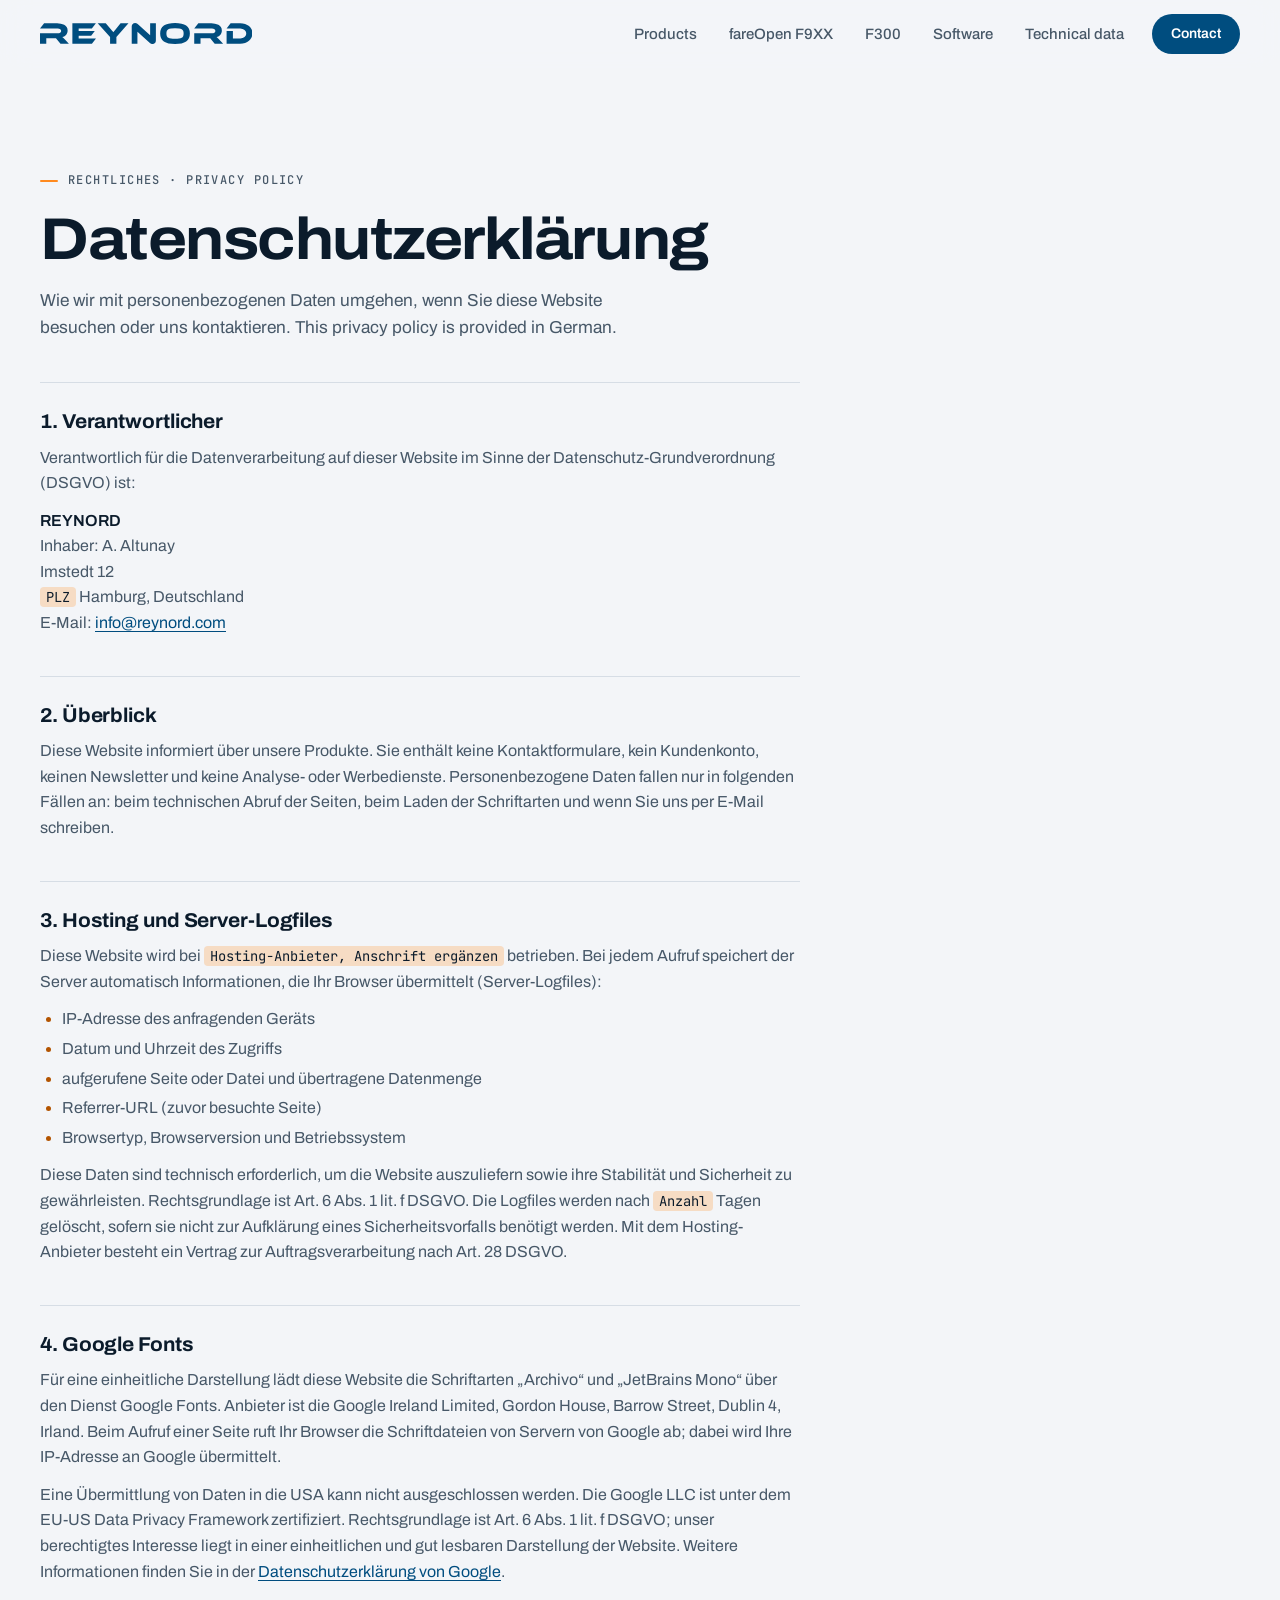
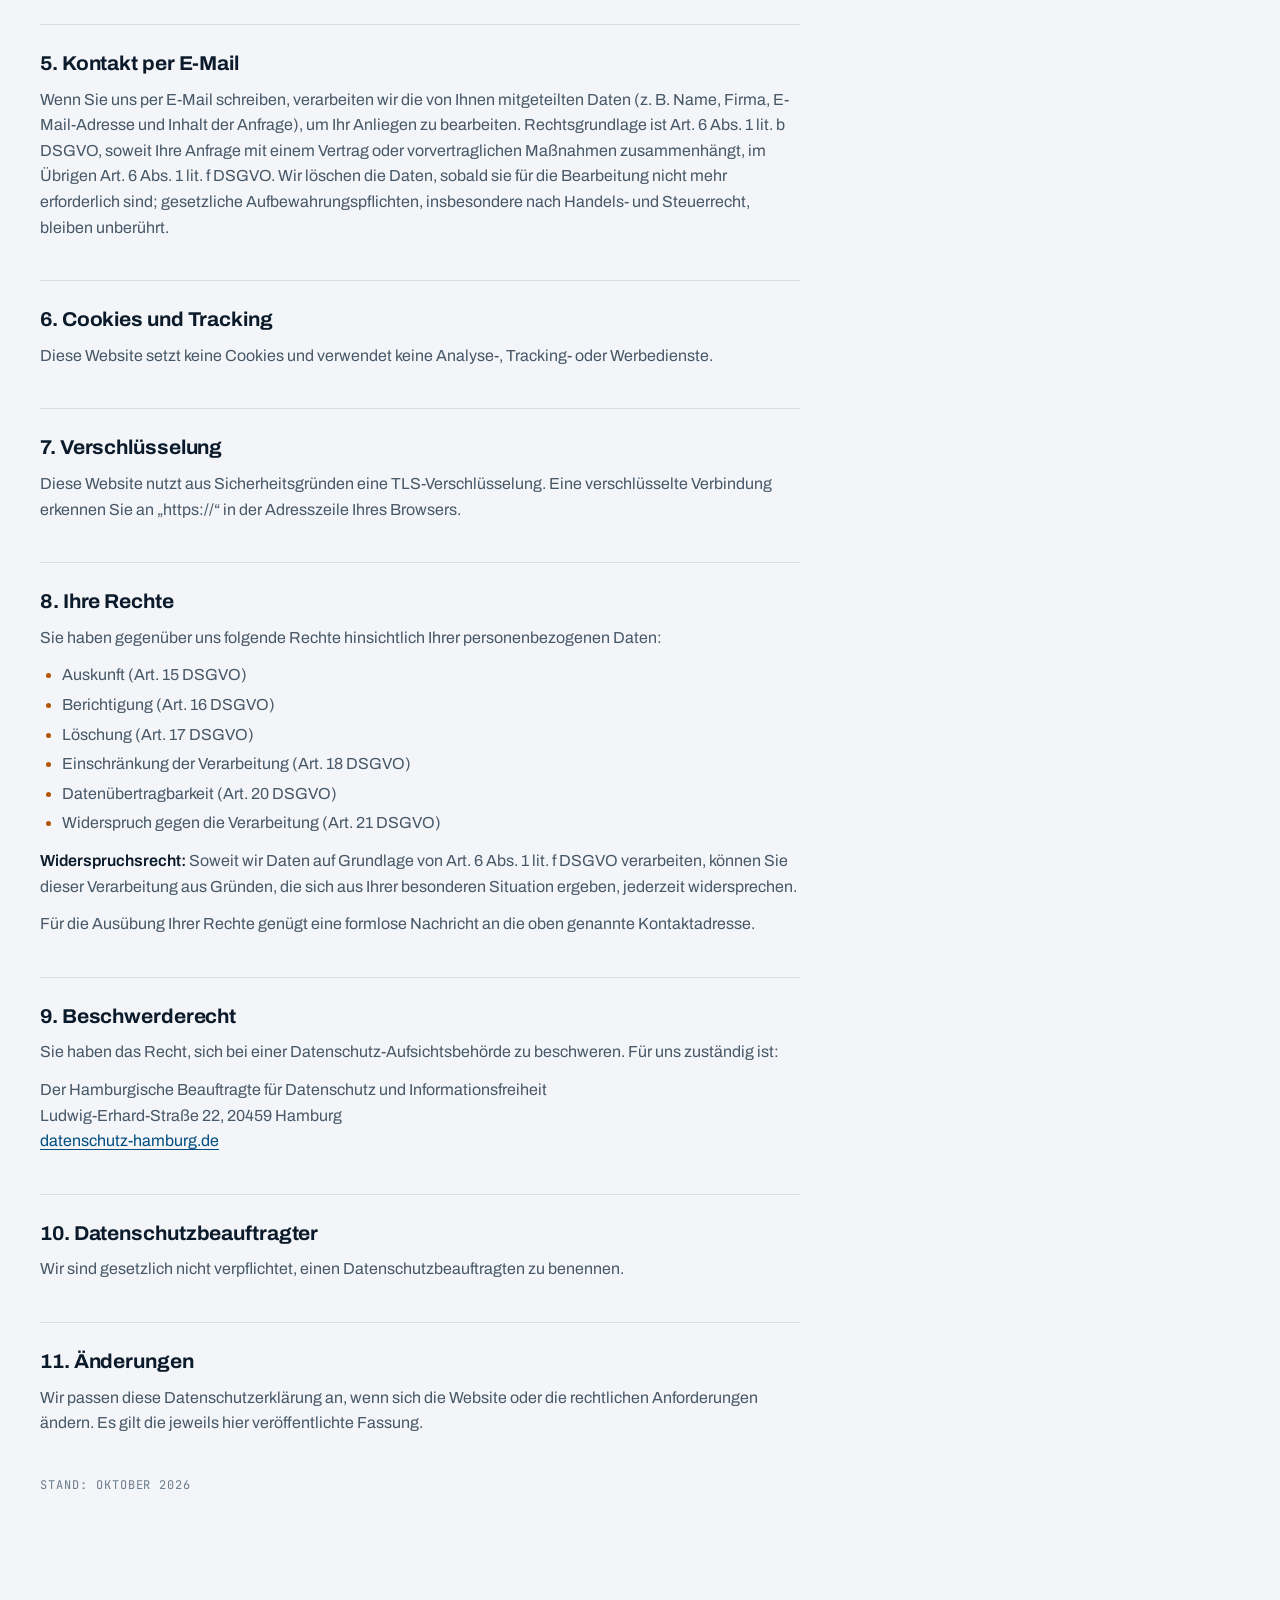
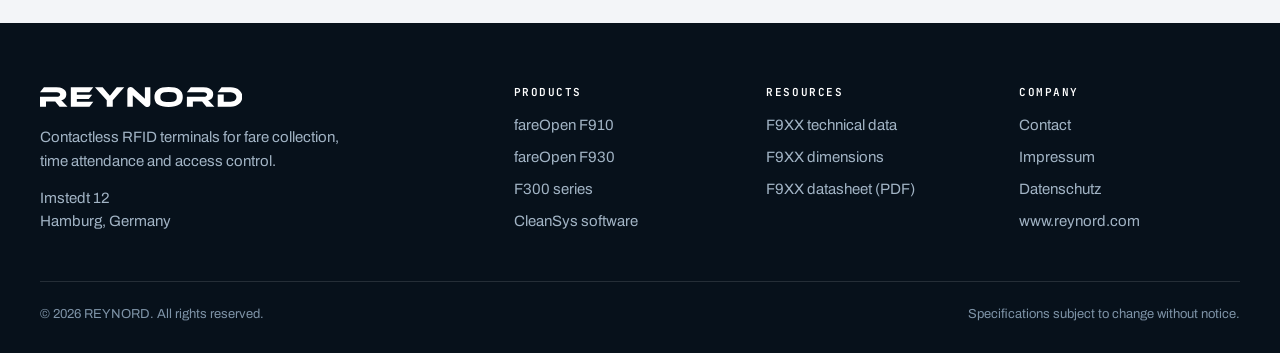
==== commit e96b510d: "sw added" ====
--- a/datenschutz.html
+++ b/datenschutz.html
@@ -34,6 +34,7 @@
       <a href="index.html#products">Products</a>
       <a href="index.html#fareopen">fareOpen F9XX</a>
       <a href="index.html#f300">F300</a>
+      <a href="software.html">Software</a>
       <a href="index.html#f9xx-specs">Technical data</a>
       <a class="btn btn-primary btn-sm" href="index.html#contact">Contact</a>
     </nav>
@@ -131,6 +132,7 @@
       <a href="index.html#fareopen">fareOpen F910</a>
       <a href="index.html#fareopen">fareOpen F930</a>
       <a href="index.html#f300">F300 series</a>
+      <a href="software.html">CleanSys software</a>
     </nav>
     <nav aria-label="Resources">
       <h2>Resources</h2>
--- a/assets/css/site.css
+++ b/assets/css/site.css
@@ -181,7 +181,7 @@
 .site-nav .btn { margin-left: 10px; }
 .nav-toggle { display: none; }
 
-@media (max-width: 860px) {
+@media (max-width: 1000px) {
   .nav-toggle {
     display: inline-grid; place-items: center;
     width: 44px; height: 44px; margin-right: -8px;
@@ -237,11 +237,13 @@
 .hero .eyebrow { color: var(--accent); }
 .hero .lead { color: var(--on-stage-2); margin-top: 24px; max-width: 52ch; }
 .actions { display: flex; flex-wrap: wrap; gap: 12px; margin-top: 36px; }
-.hero-visual { position: relative; aspect-ratio: 1.05; align-self: end; }
+.hero-visual { position: relative; aspect-ratio: 1.2; align-self: end; }
 .hero-visual img { position: absolute; height: auto; }
-.hv-f300 { right: 0; bottom: 0; width: 88%; }
+/* True relative scale, calibrated on the identical 7" display in both photos
+   (F9XX 186 mm tall, F300 149.2 mm tall): F9XX image width = 1.07 x F300 image width */
+.hv-f300 { left: 0; bottom: 0; width: 58%; }
 .hv-f9xx {
-  left: 0; bottom: 4%; width: 52%;
+  right: 0; bottom: 1.5%; width: 62%;
   filter: drop-shadow(0 30px 40px rgba(0, 0, 0, .6));
 }
 
@@ -296,8 +298,9 @@
   border-bottom: 1px solid var(--line);
 }
 .family-stage img { width: auto; height: 86%; transition: transform .4s; }
-.family-stage .fs-f9xx { margin-bottom: 5%; height: 82%; filter: drop-shadow(0 18px 24px rgba(7, 17, 27, .28)); }
-.family-stage .fs-f300 { height: 90%; }
+/* Same true-scale ratio as the hero: F9XX image is drawn 1.27x taller than the F300 image */
+.family-stage .fs-f9xx { margin-bottom: 3%; height: 84%; filter: drop-shadow(0 18px 24px rgba(7, 17, 27, .28)); }
+.family-stage .fs-f300 { height: 66%; }
 .family-card:hover .family-stage img { transform: translateY(-6px); }
 .family-body { display: flex; flex-direction: column; gap: 12px; padding: 28px 28px 30px; flex: 1; }
 .family-body h3 { font-size: clamp(26px, 2.6vw, 32px); font-stretch: 110%; letter-spacing: -.015em; }
@@ -585,6 +588,134 @@
   .cta-actions .btn { max-width: none; }
 }
 
+/* ---------- software page ---------- */
+.sw-hero-grid { display: grid; grid-template-columns: minmax(0, .9fr) minmax(0, 1.25fr); gap: clamp(24px, 4vw, 56px); align-items: end; }
+.sw-hero .hero-copy { padding: clamp(56px, 8vw, 104px) 0; }
+.sw-hero h1 { font-size: clamp(38px, 4.4vw, 62px); }
+.sw-hero-visual { position: relative; align-self: end; padding: 48px 0 0 9%; }
+.sw-hero-visual .browser { position: relative; z-index: 1; margin-bottom: 72px; }
+.sw-f300 { position: absolute; z-index: 2; left: 0; bottom: 0; width: 34%; filter: drop-shadow(0 24px 32px rgba(0, 0, 0, .55)); }
+
+.browser {
+  overflow: hidden; border-radius: 12px; background: #fff;
+  border: 1px solid rgba(255, 255, 255, .1);
+  box-shadow: 0 30px 80px rgba(0, 0, 0, .45);
+}
+.browser-light { border-color: var(--line); box-shadow: var(--shadow); }
+.browser-bar { display: flex; align-items: center; gap: 6px; height: 32px; padding: 0 12px; background: #E9EDF2; }
+.browser-bar i { width: 9px; height: 9px; border-radius: 50%; background: #C5CDD6; }
+.browser-bar span {
+  margin-left: 10px; padding: 3px 10px; border-radius: 6px; background: #fff;
+  font: 500 11px var(--mono); color: #6B7C8D; white-space: nowrap; overflow: hidden; text-overflow: ellipsis;
+}
+.browser img { width: 100%; }
+
+.steps { list-style: none; counter-reset: step; display: grid; grid-template-columns: repeat(5, minmax(0, 1fr)); }
+.steps li { counter-increment: step; position: relative; padding-right: 24px; }
+.steps li::before {
+  content: counter(step, decimal-leading-zero);
+  position: relative; z-index: 1; display: grid; place-items: center;
+  width: 44px; height: 44px; margin-bottom: 20px; border-radius: 50%;
+  background: var(--surface); border: 1px solid var(--line);
+  font: 600 13px var(--mono); color: var(--accent-text);
+}
+.steps li::after { content: ""; position: absolute; top: 22px; left: 44px; right: 0; height: 1px; background: var(--line); }
+.steps li:last-child::after { display: none; }
+.steps h3 { font-size: 19px; font-stretch: 104%; margin-bottom: 8px; }
+.steps p { font-size: 15px; color: var(--text-2); }
+
+.modules { display: grid; grid-template-columns: minmax(0, 300px) minmax(0, 1fr); gap: 32px; align-items: start; }
+.module-tabs { display: flex; flex-direction: column; gap: 6px; }
+.module-tabs button {
+  display: flex; flex-direction: column; gap: 2px; padding: 14px 18px;
+  text-align: left; font: inherit; color: var(--text); cursor: pointer;
+  background: transparent; border: 1px solid transparent; border-radius: 12px;
+  transition: background-color .2s, border-color .2s;
+}
+.module-tabs button strong { font-size: 16px; font-weight: 600; }
+.module-tabs button span { font-size: 14px; color: var(--text-2); }
+.module-tabs button:hover { background: var(--bg); }
+.module-tabs button[aria-selected="true"] { background: var(--bg); border-color: var(--line); box-shadow: inset 3px 0 0 var(--accent); }
+.module-panel > p { margin-top: 18px; color: var(--text-2); max-width: 70ch; }
+
+.roles, .law-grid, .roadmap { list-style: none; display: grid; grid-template-columns: repeat(4, minmax(0, 1fr)); gap: 16px; }
+.roles li, .law-grid li, .roadmap li { padding: 24px; border-radius: 16px; border: 1px solid var(--line); }
+.roles li { display: flex; flex-direction: column; gap: 8px; background: var(--surface); }
+.roles h3 { font-size: 22px; font-stretch: 108%; }
+.roles li > p:last-child, .law-grid li > p:last-child, .roadmap p { font-size: 15px; color: var(--text-2); }
+.law-grid li { background: var(--bg); }
+.law {
+  display: inline-block; margin-bottom: 14px; padding: 4px 10px; border-radius: 6px;
+  background: color-mix(in srgb, var(--brand) 10%, transparent); color: var(--brand);
+  font: 600 12px var(--mono); letter-spacing: .04em;
+}
+.law-grid h3, .roadmap h3 { font-size: 18px; margin-bottom: 8px; }
+.roadmap li { border-style: dashed; }
+.badge {
+  display: inline-block; margin-bottom: 14px; padding: 3px 10px; border-radius: 999px;
+  background: color-mix(in srgb, var(--accent) 18%, transparent); color: var(--accent-text);
+  font: 600 11px var(--mono); letter-spacing: .06em; text-transform: uppercase;
+}
+.fineprint { margin-top: 24px; max-width: 80ch; font-size: 14px; color: var(--text-3); }
+
+.chain-layout { display: grid; grid-template-columns: minmax(0, 5fr) minmax(0, 6fr); gap: clamp(28px, 4vw, 64px); align-items: start; }
+.chain { display: flex; flex-direction: column; }
+.chain-block {
+  display: grid; grid-template-columns: 64px minmax(0, 1fr); gap: 6px 12px;
+  padding: 18px 20px; border: 1px solid var(--line-stage); border-radius: 14px;
+  background: rgba(255, 255, 255, .03); font-family: var(--mono); font-size: 13px;
+}
+.chain-k { padding-top: 1px; font-size: 11px; letter-spacing: .1em; text-transform: uppercase; color: #7E93A7; }
+.chain-v { color: var(--on-stage); overflow-wrap: anywhere; }
+.chain-hash { color: var(--accent); }
+.chain-hash2 { color: #6CBDF2; }
+.chain-link { width: 2px; height: 28px; margin-left: 52px; background: var(--line-stage); }
+.chain figcaption { margin-top: 14px; font: 11px var(--mono); letter-spacing: .06em; text-transform: uppercase; color: #7E93A7; }
+.sec-list { list-style: none; border-top: 1px solid var(--line); }
+.sec-list li { display: grid; grid-template-columns: minmax(0, 200px) minmax(0, 1fr); gap: 16px; padding: 20px 0; border-bottom: 1px solid var(--line); }
+.sec-list h3 { font-size: 17px; }
+.sec-list p { font-size: 15px; color: var(--text-2); }
+
+.sw-callout {
+  display: flex; align-items: center; gap: 20px; margin-top: 24px; padding: 22px 26px;
+  border-radius: 16px; border: 1px solid var(--line-stage); text-decoration: none; color: var(--on-stage);
+  background: linear-gradient(90deg, rgba(255, 138, 31, .14), rgba(255, 255, 255, .02));
+  transition: border-color .2s;
+}
+.sw-callout:hover { border-color: rgba(255, 138, 31, .5); }
+.sw-callout .tag { color: var(--accent); white-space: nowrap; }
+.sw-callout-text { color: var(--on-stage-2); }
+.sw-callout-text strong { color: var(--on-stage); font-weight: 600; }
+.sw-callout .more { margin: 0 0 0 auto; padding: 0; color: var(--accent); white-space: nowrap; }
+
+@media (max-width: 1000px) {
+  .roles, .law-grid, .roadmap { grid-template-columns: repeat(2, minmax(0, 1fr)); }
+}
+@media (max-width: 900px) {
+  .sw-hero-grid { grid-template-columns: 1fr; gap: 8px; }
+  .sw-hero .hero-copy { padding: 56px 0 8px; }
+  .sw-hero-visual { padding: 24px 0 0 12%; }
+  .sw-hero-visual .browser { margin-bottom: 44px; }
+  .sw-f300 { width: 40%; }
+  .steps { grid-template-columns: 1fr; }
+  .steps li { display: grid; grid-template-columns: 44px minmax(0, 1fr); column-gap: 18px; padding: 0 0 28px; }
+  .steps li::before { grid-row: span 2; margin: 0; }
+  .steps li::after { top: 44px; bottom: 0; left: 22px; right: auto; width: 1px; height: auto; }
+  .steps h3 { margin: 10px 0 6px; }
+  .modules { grid-template-columns: 1fr; gap: 20px; }
+  .module-tabs { flex-direction: row; gap: 8px; overflow-x: auto; padding-bottom: 6px; scrollbar-width: thin; }
+  .module-tabs button { flex: 0 0 auto; padding: 10px 14px; }
+  .module-tabs button span { display: none; }
+  .module-tabs button[aria-selected="true"] { box-shadow: inset 0 -3px 0 var(--accent); }
+  .chain-layout { grid-template-columns: 1fr; }
+  .sw-callout { flex-wrap: wrap; gap: 8px 16px; }
+  .sw-callout .more { margin-left: 0; }
+}
+@media (max-width: 560px) {
+  .roles, .law-grid, .roadmap { grid-template-columns: 1fr; }
+  .sec-list li { grid-template-columns: 1fr; gap: 4px; }
+}
+
 /* ---------- legal page ---------- */
 .legal { padding: clamp(56px, 8vw, 96px) 0 clamp(72px, 10vw, 128px); }
 .legal-inner { max-width: 760px; }
